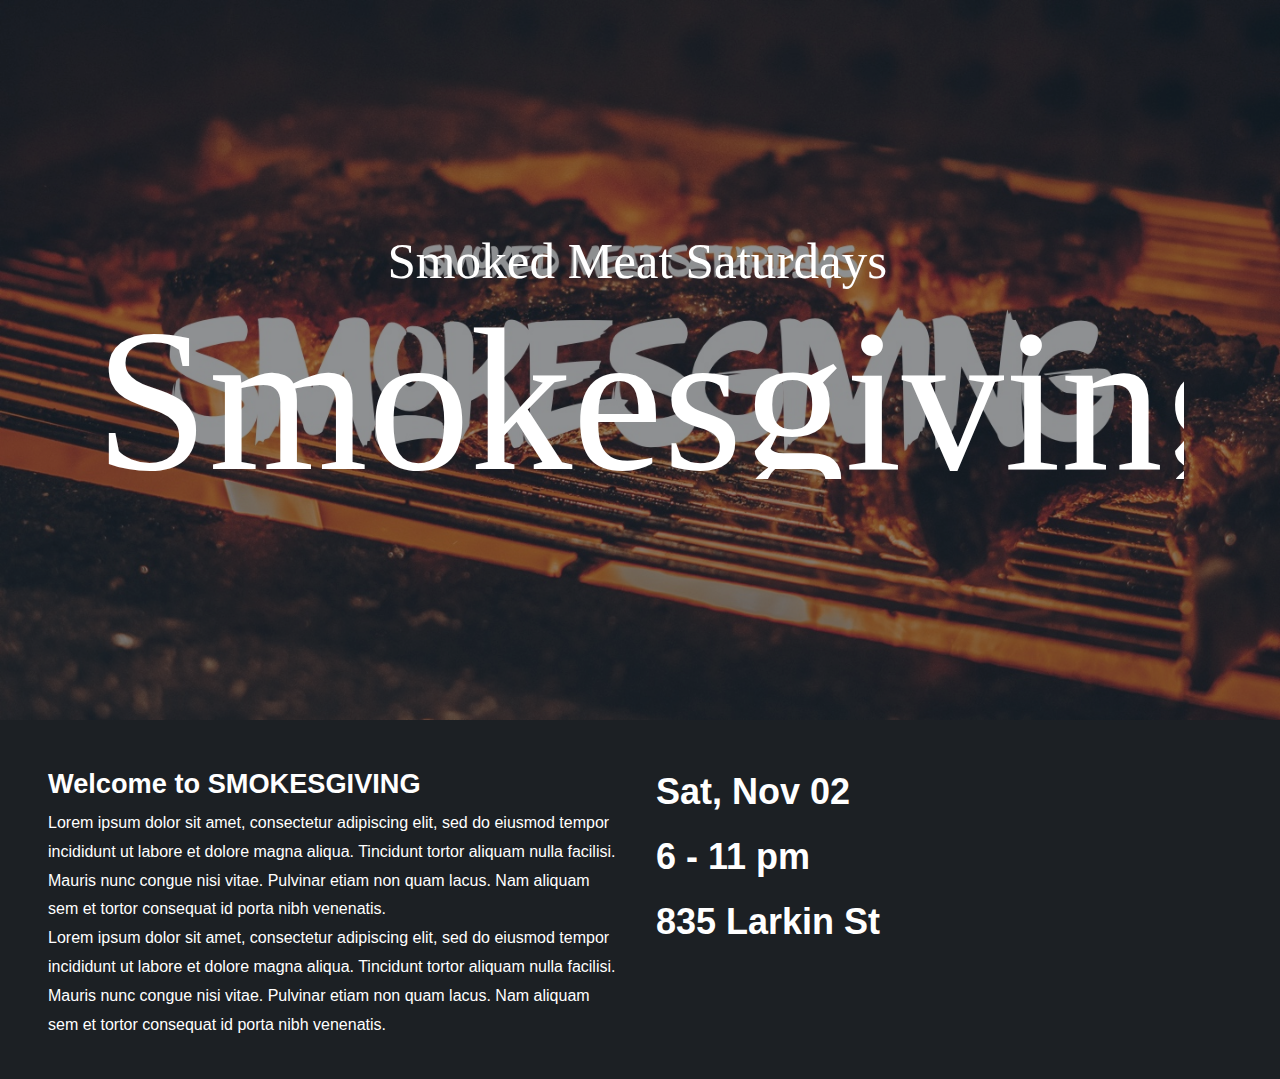
==== smokesgiving.html @ 6cc8e034 "Create smokesgiving page" ====
<!doctype html>
<html class="no-js" lang="">

<head>
  <meta charset="utf-8">
  <title>Smoked Meat Saturdays</title>
  <meta name="description" content="">
  <meta name="viewport" content="width=device-width, initial-scale=1">
  <link rel="apple-touch-icon" href="icon.png">
  <!-- Place favicon.ico in the root directory -->
  <link rel="stylesheet" href="css/main.css">
</head>

<body>
	<div class="video-container">
	  <video playsinline autoplay muted loop poster="video/smokesgiving-poster.jpg" id="bgvid">
	  <source src="video/smokesgiving.webm" type="video/webm">
	  <source src="video/smokesgiving.mp4" type="video/mp4">
		</video>
	</div>
<header class="header">
  <img class="" src="img/smokesgiving.svg">
</header>

<div class="container">
	<div class='grid'>
	  <div class='col'>
	    <p class="type-lg type-white type-bold">Welcome to SMOKESGIVING</p>
	    <p class="type-sm type-white">Lorem ipsum dolor sit amet, consectetur adipiscing elit, sed do eiusmod tempor incididunt ut labore et dolore magna aliqua. Tincidunt tortor aliquam nulla facilisi. Mauris nunc congue nisi vitae. Pulvinar etiam non quam lacus. Nam aliquam sem et tortor consequat id porta nibh venenatis.</p>
	    <p class="type-sm type-white">Lorem ipsum dolor sit amet, consectetur adipiscing elit, sed do eiusmod tempor incididunt ut labore et dolore magna aliqua. Tincidunt tortor aliquam nulla facilisi. Mauris nunc congue nisi vitae. Pulvinar etiam non quam lacus. Nam aliquam sem et tortor consequat id porta nibh venenatis.</p>
	  </div>
		  <div class='col'>
		    <p class="type-xl type-white type-bold">Sat, Nov 02</p>
		    <p class="type-xl type-white type-bold">6 - 11 pm</p>
		    <p class="type-xl type-white type-bold">835 Larkin St</p>
		  </div>
	</div>
</div>


</body>

</html>
---- css/main.css ----
/*--------------------------------------------------------------------
 * smokedmeatsaturdays.com
 *------------------------------------------------------------------*/
/*--------------------------------------------------------------------
 * Reset
 *------------------------------------------------------------------*/
a, abbr, acronym, address, applet, article, aside, audio,
b, big, blockquote, body, canvas, caption, center, cite,
code, dd, del, details, dfn, dl, dt, em, embed, fieldset,
figcaption, figure, footer, form, h1, h2, h3, h4, h5, h6,
header, hgroup, html, i, iframe, img, ins, input, kbd, label,
legend, li, mark, menu, nav, object, ol, output, p, pre,
q, ruby, s, samp, section, small, span, strike, strong, sub,
summary, sup, table, tbody, td, textarea, tfoot, th, thead, time,
tr, tt, u, ul, var, video, :before, :after, div, section {
  margin: 0;
  padding: 0;
  border: 0;
  font-size: 100%;
  font: inherit;
  vertical-align: baseline;
  box-sizing: border-box; }

img {
  width: 100%; }

/*--------------------------------------------------------------------
 * Settings - Variables
 *------------------------------------------------------------------*/
body {
  background-color: #1C2024; }

/*--------------------------------------------------------------------
 * Typography
 *------------------------------------------------------------------*/
.type-xxl, .type-xl, .type-lg, .type-md, .type-sm {
  text-rendering: optimizeLegibility;
  -webkit-font-smoothing: antialiased;
  -moz-osx-font-smoothing: grayscale;
  font-family: -apple-system, BlinkMacSystemFont, "Segoe UI", Roboto, Helvetica, Arial, sans-serif, "Apple Color Emoji", "Segoe UI Emoji", "Segoe UI Symbol";
  color: #444d56;
  line-height: 1.8; }

.type-xl {
  font-size: 2.25em; }

.type-lg {
  font-size: 1.7em; }

.type-md {
  font-size: 1.31em; }

.type-sm {
  font-size: 1em; }

.type-white {
  color: #ffffff; }

.type-bold {
  font-weight: 600; }

/*--------------------------------------------------------------------
 * Video
 *------------------------------------------------------------------*/
video {
  object-fit: cover;
  width: 100vw;
  height: 80vh;
  position: absolute;
  top: 0;
  left: 0;
  opacity: 0.5; }

.header {
  position: relative;
  height: 80vh;
  text-align: center;
  display: flex;
  align-items: center;
  justify-content: center; }
  .header img {
    width: 85%; }

.video-container {
  position: relative; }

/*--------------------------------------------------------------------
 * Grid
 *------------------------------------------------------------------*/
.grid {
  box-sizing: border-box;
  display: -webkit-flex;
  display: -ms-flexbox;
  display: -webkit-box;
  display: flex;
  -webkit-flex: 0 1 auto;
  -ms-flex: 0 1 auto;
  -webkit-box-flex: 0;
  flex: 0 1 auto;
  -webkit-flex-direction: row;
  -ms-flex-direction: row;
  -webkit-box-orient: horizontal;
  -webkit-box-direction: normal;
  flex-direction: row;
  -webkit-flex-wrap: wrap;
  -ms-flex-wrap: wrap;
  flex-wrap: wrap;
  margin: 0 -8px 0 -8px; }
  .grid.grid-nogutter {
    margin: 0; }
    .grid.grid-nogutter > .col {
      padding: 0; }

.col {
  box-sizing: border-box;
  -webkit-flex: 0 0 auto;
  -ms-flex: 0 0 auto;
  flex: 0 0 auto;
  -webkit-flex-grow: 1;
  -ms-flex-positive: 1;
  -webkit-box-flex: 1;
  flex-grow: 1;
  -ms-flex-preferred-size: 0;
  -webkit-flex-basis: 0;
  flex-basis: 0;
  max-width: 100%;
  min-width: 0;
  padding: 0 16px 0 16px; }

.container {
  padding: 40px; }

.col-align-top {
  -webkit-align-self: flex-start;
  -ms-flex-item-align: start;
  align-self: flex-start; }

.col-align-bottom {
  align-self: flex-end; }

.col-align-middle {
  -webkit-align-self: center;
  -ms-flex-item-align: center;
  align-self: center; }

.col-top {
  justify-content: flex-start !important;
  flex-direction: column;
  display: flex; }

.col-bottom {
  justify-content: flex-end !important;
  flex-direction: column;
  display: flex; }

.col-middle {
  justify-content: center;
  flex-direction: column;
  display: flex; }

.col-relative {
  position: relative; }

.grid-start {
  -webkit-box-pack: start;
  -ms-flex-pack: start;
  justify-content: flex-start; }

.grid-center {
  -webkit-box-pack: center;
  -ms-flex-pack: center;
  justify-content: center; }

.grid-end {
  -webkit-box-pack: end;
  -ms-flex-pack: end;
  justify-content: flex-end; }

.grid-around {
  justify-content: space-around; }

.grid-between {
  -webkit-box-pack: justify;
  -ms-flex-pack: justify;
  justify-content: space-between; }

.col-first {
  -webkit-box-ordinal-group: 0;
  -ms-flex-order: -1;
  order: -1; }

.col-last {
  -webkit-box-ordinal-group: 2;
  -ms-flex-order: 1;
  order: 1; }

.grid-reverse {
  -webkit-box-orient: horizontal;
  -webkit-box-direction: reverse;
  -ms-flex-direction: row-reverse;
  flex-direction: row-reverse; }

.col-fixed {
  flex: initial; }

.col-grow-2 {
  flex-grow: 2; }

.col-grow-3 {
  flex-grow: 3; }

.col-grow-4 {
  flex-grow: 4; }

.col-grow-5 {
  flex-grow: 5; }

.col-grow-6 {
  flex-grow: 6; }

.col-grow-7 {
  flex-grow: 7; }

.col-grow-8 {
  flex-grow: 8; }

.col-grow-9 {
  flex-grow: 9; }

.col-grow-10 {
  flex-grow: 10; }

.col-grow-11 {
  flex-grow: 11; }

.col-1 {
  -ms-flex-preferred-size: 8.3333333333%;
  -webkit-flex-basis: 8.3333333333%;
  flex-basis: 8.3333333333%;
  max-width: 8.3333333333%; }

.col-2 {
  -ms-flex-preferred-size: 16.6666666667%;
  -webkit-flex-basis: 16.6666666667%;
  flex-basis: 16.6666666667%;
  max-width: 16.6666666667%; }

.col-3 {
  -ms-flex-preferred-size: 25%;
  -webkit-flex-basis: 25%;
  flex-basis: 25%;
  max-width: 25%; }

.col-4 {
  -ms-flex-preferred-size: 33.3333333333%;
  -webkit-flex-basis: 33.3333333333%;
  flex-basis: 33.3333333333%;
  max-width: 33.3333333333%; }

.col-5 {
  -ms-flex-preferred-size: 41.6666666667%;
  -webkit-flex-basis: 41.6666666667%;
  flex-basis: 41.6666666667%;
  max-width: 41.6666666667%; }

.col-6 {
  -ms-flex-preferred-size: 50%;
  -webkit-flex-basis: 50%;
  flex-basis: 50%;
  max-width: 50%; }

.col-7 {
  -ms-flex-preferred-size: 58.3333333333%;
  -webkit-flex-basis: 58.3333333333%;
  flex-basis: 58.3333333333%;
  max-width: 58.3333333333%; }

.col-8 {
  -ms-flex-preferred-size: 66.6666666667%;
  -webkit-flex-basis: 66.6666666667%;
  flex-basis: 66.6666666667%;
  max-width: 66.6666666667%; }

.col-9 {
  -ms-flex-preferred-size: 75%;
  -webkit-flex-basis: 75%;
  flex-basis: 75%;
  max-width: 75%; }

.col-10 {
  -ms-flex-preferred-size: 83.3333333333%;
  -webkit-flex-basis: 83.3333333333%;
  flex-basis: 83.3333333333%;
  max-width: 83.3333333333%; }

.col-11 {
  -ms-flex-preferred-size: 91.6666666667%;
  -webkit-flex-basis: 91.6666666667%;
  flex-basis: 91.6666666667%;
  max-width: 91.6666666667%; }

.col-12 {
  -ms-flex-preferred-size: 100%;
  -webkit-flex-basis: 100%;
  flex-basis: 100%;
  max-width: 100%; }

@media only screen and (max-width: 480px) {
  .col-sm {
    flex: 100%;
    max-width: 100%; } }

@media only screen and (max-width: 680px) {
  .col-md {
    flex: 100%;
    max-width: 100%; } }

@media only screen and (max-width: 744px) {
  .col-lg {
    flex: 100%;
    max-width: 100%; } }

/*--------------------------------------------------------------------
 * Helper
 *------------------------------------------------------------------*/
.pt-sm {
  padding-top: 8px; }

.pt-md {
  padding-top: 16px; }

.pt-lg {
  padding-top: 24px; }

.pt-xl {
  padding-top: 32px; }

.pb-sm {
  padding-bottom: 8px; }

.pb-md {
  padding-bottom: 16px; }

.pb-lg {
  padding-bottom: 24px; }

.pb-xl {
  padding-bottom: 32px; }

.mt-sm {
  margin-top: 8px; }

.mt-md {
  margin-top: 16px; }

.mt-lg {
  margin-top: 24px; }

.mt-xl {
  margin-top: 32px; }

.mt-xxl {
  margin-top: 40px; }

.mt-xxxl {
  margin-top: 160px; }

@media (max-width: 680px) {
  .mt-xxxl {
    margin-top: 40px; } }

.mb-sm {
  margin-bottom: 8px; }

.mb-md {
  margin-bottom: 16px; }

.mb-lg {
  margin-bottom: 24px; }

.mb-xl {
  margin-bottom: 32px; }

.mb-xxl {
  margin-bottom: 40px; }

.ml-sm {
  margin-left: 8px; }

.ml-md {
  margin-left: 16px; }

.ml-lg {
  margin-left: 24px; }

.ml-xl, .col-ml {
  margin-left: 32px; }

.ml-xxl {
  margin-left: 40px; }

.mr-sm {
  margin-left: 8px; }

.mr-md {
  margin-left: 16px; }

.mr-lg {
  margin-left: 24px; }

.mr-xl {
  margin-left: 32px; }

.mr-xxl {
  margin-left: 40px; }
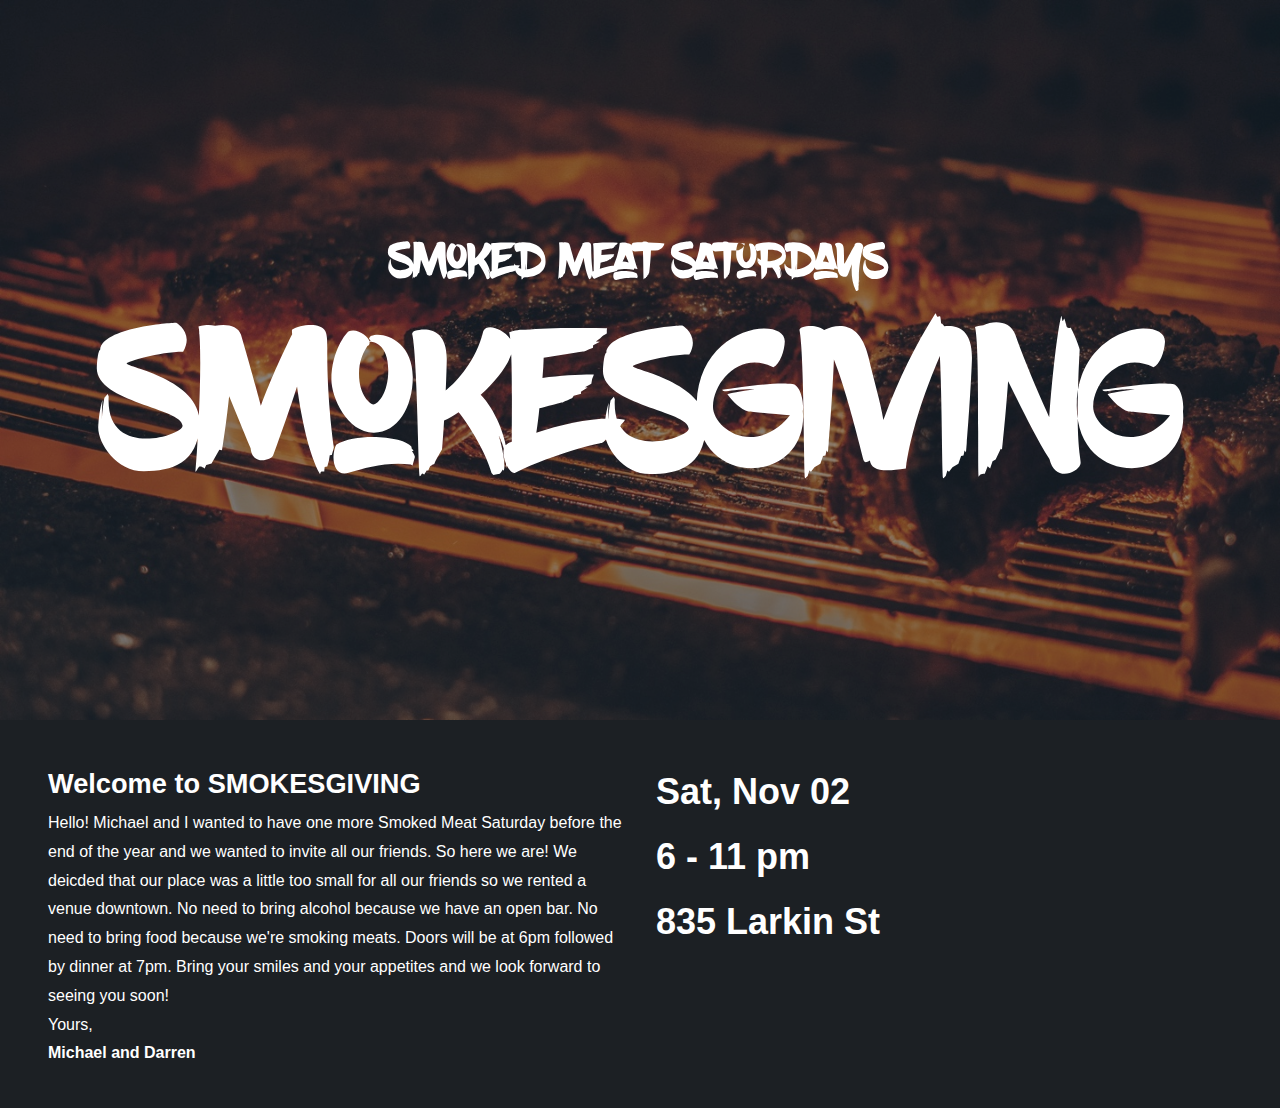
==== commit d7ca486e: "Update text and index" ====
--- a/smokesgiving.html
+++ b/smokesgiving.html
@@ -11,7 +11,7 @@
   <link rel="stylesheet" href="css/main.css">
 </head>
 
-<body>
+<body class="dark-bg">
 	<div class="video-container">
 	  <video playsinline autoplay muted loop poster="video/smokesgiving-poster.jpg" id="bgvid">
 	  <source src="video/smokesgiving.webm" type="video/webm">
@@ -26,8 +26,9 @@
 	<div class='grid'>
 	  <div class='col'>
 	    <p class="type-lg type-white type-bold">Welcome to SMOKESGIVING</p>
-	    <p class="type-sm type-white">Lorem ipsum dolor sit amet, consectetur adipiscing elit, sed do eiusmod tempor incididunt ut labore et dolore magna aliqua. Tincidunt tortor aliquam nulla facilisi. Mauris nunc congue nisi vitae. Pulvinar etiam non quam lacus. Nam aliquam sem et tortor consequat id porta nibh venenatis.</p>
-	    <p class="type-sm type-white">Lorem ipsum dolor sit amet, consectetur adipiscing elit, sed do eiusmod tempor incididunt ut labore et dolore magna aliqua. Tincidunt tortor aliquam nulla facilisi. Mauris nunc congue nisi vitae. Pulvinar etiam non quam lacus. Nam aliquam sem et tortor consequat id porta nibh venenatis.</p>
+	    <p class="type-sm type-white">Hello! Michael and I wanted to have one more Smoked Meat Saturday before the end of the year and we wanted to invite all our friends. So here we are! We deicded that our place was a little too small for all our friends so we rented a venue downtown. No need to bring alcohol because we have an open bar. No need to bring food because we're smoking meats. Doors will be at 6pm followed by dinner at 7pm. Bring your smiles and your appetites and we look forward to seeing you soon!</p>
+	    <p class="type-sm type-white">Yours,</p>
+	    <p class="type-sm type-white type-bold">Michael and Darren</p>
 	  </div>
 		  <div class='col'>
 		    <p class="type-xl type-white type-bold">Sat, Nov 02</p>
--- a/css/main.css
+++ b/css/main.css
@@ -27,7 +27,7 @@
 /*--------------------------------------------------------------------
  * Settings - Variables
  *------------------------------------------------------------------*/
-body {
+.dark-bg {
   background-color: #1C2024; }
 
 /*--------------------------------------------------------------------
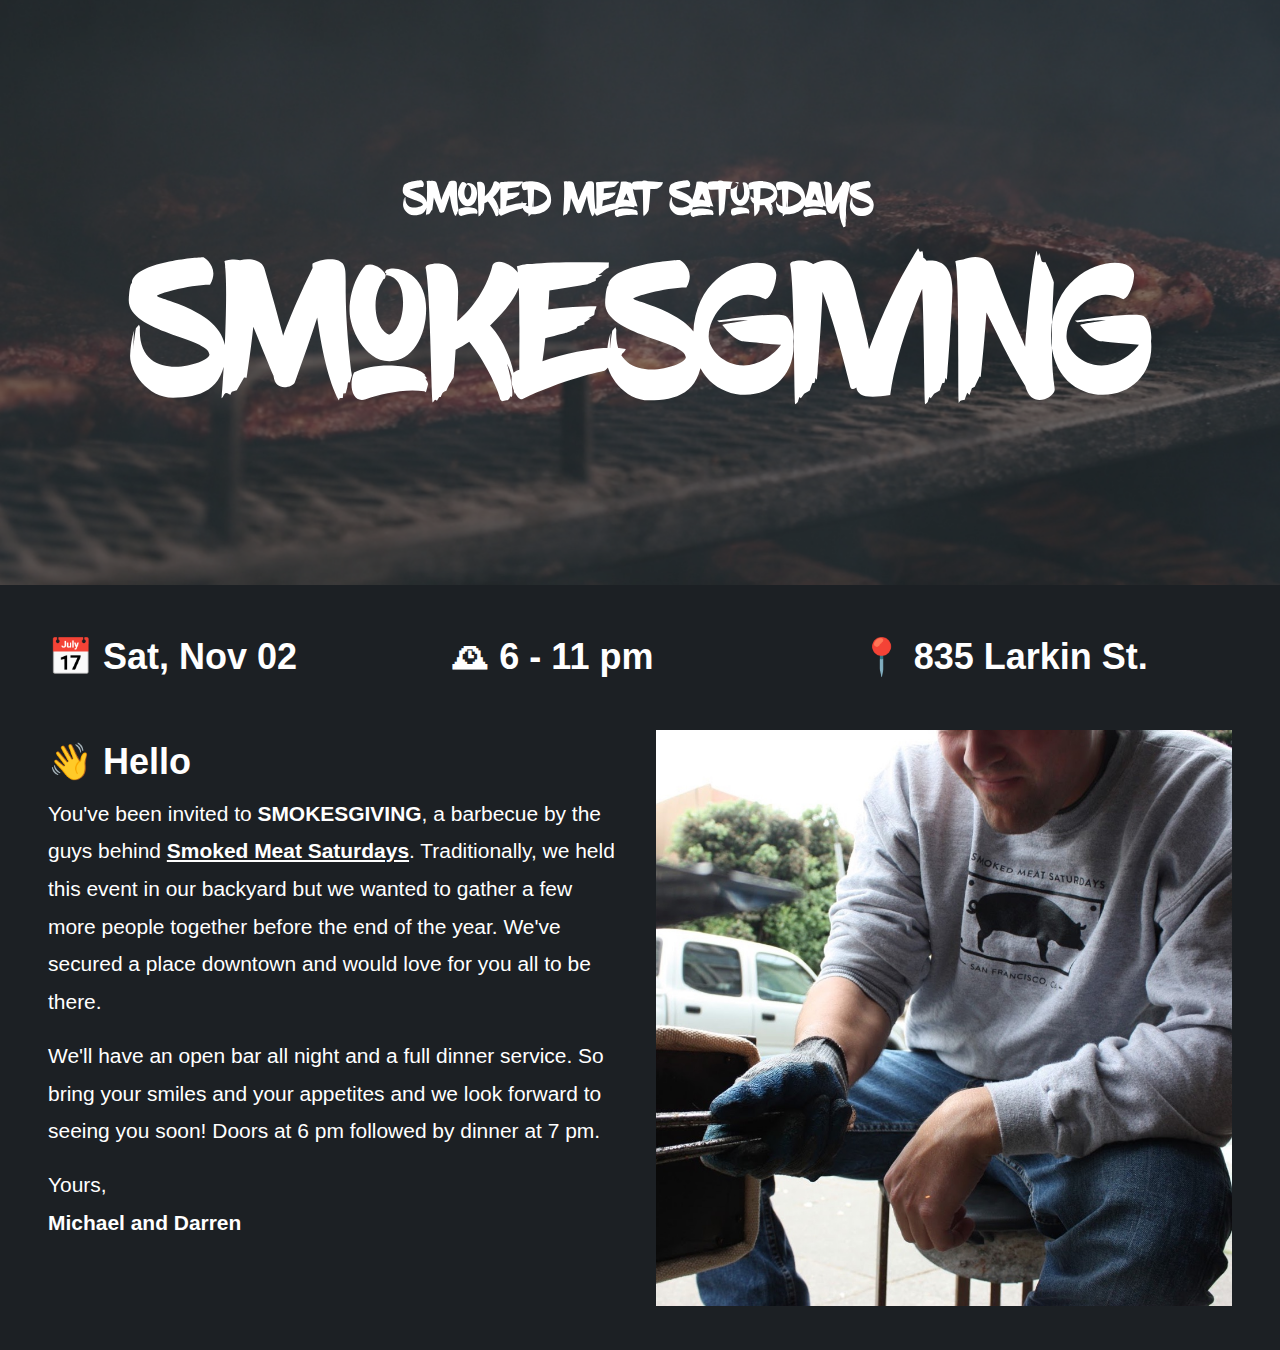
==== commit 053fbfca: "Update layout, add emojis, add images" ====
--- a/smokesgiving.html
+++ b/smokesgiving.html
@@ -13,27 +13,38 @@
 
 <body class="dark-bg">
 	<div class="video-container">
-	  <video playsinline autoplay muted loop poster="video/smokesgiving-poster.jpg" id="bgvid">
+	  <video class="smokesgiving-video" playsinline autoplay muted loop poster="video/smokesgiving-poster.jpg" id="bgvid">
 	  <source src="video/smokesgiving.webm" type="video/webm">
 	  <source src="video/smokesgiving.mp4" type="video/mp4">
 		</video>
 	</div>
 <header class="header">
-  <img class="" src="img/smokesgiving.svg">
+  <img class="smokesgiving-logo" src="img/smokesgiving.svg">
 </header>
 
 <div class="container">
 	<div class='grid'>
-	  <div class='col'>
-	    <p class="type-lg type-white type-bold">Welcome to SMOKESGIVING</p>
-	    <p class="type-sm type-white">Hello! Michael and I wanted to have one more Smoked Meat Saturday before the end of the year and we wanted to invite all our friends. So here we are! We deicded that our place was a little too small for all our friends so we rented a venue downtown. No need to bring alcohol because we have an open bar. No need to bring food because we're smoking meats. Doors will be at 6pm followed by dinner at 7pm. Bring your smiles and your appetites and we look forward to seeing you soon!</p>
-	    <p class="type-sm type-white">Yours,</p>
-	    <p class="type-sm type-white type-bold">Michael and Darren</p>
+	  <div class='col col-md'>
+	  	<p class="type-xl type-white type-bold">📅 Sat, Nov 02</p>
 	  </div>
-		  <div class='col'>
-		    <p class="type-xl type-white type-bold">Sat, Nov 02</p>
-		    <p class="type-xl type-white type-bold">6 - 11 pm</p>
-		    <p class="type-xl type-white type-bold">835 Larkin St</p>
+	  <div class='col col-md'>
+	  	<p class="type-xl type-white type-bold">🕰 6 - 11 pm</p>
+	  </div>
+	  <div class='col col-md'>
+	  	<p class="type-xl type-white type-bold">📍 835 Larkin St.</p>
+	  </div>
+	</div>
+	<div class='grid mt-xxl'>
+	  <div class='col col-md'>
+	    <p class="type-xl type-white type-bold">👋 Hello</p>
+	    <p class="type-md type-white">You've been invited to <span class="type-caps type-bold">Smokesgiving</span>, a barbecue by the guys behind <a class="type-link type-link-white" href="https://www.instagram.com/smokedmeatsaturdays/">Smoked Meat Saturdays</a>. Traditionally, we held this event in our backyard but we wanted to gather a few more people together before the end of the year. We've secured a place downtown and would love for you all to be there.</p>
+
+	    <p class="type-md type-white mt-md">We'll have an open bar all night and a full dinner service. So bring your smiles and your appetites and we look forward to seeing you soon! Doors at 6 pm followed by dinner at 7 pm.</p>
+	    <p class="type-md type-white mt-md">Yours,</p>
+	    <p class="type-md type-white type-bold">Michael and Darren</p>
+	  </div>
+		  <div class='col col-md'>
+		    <img src="img/smokesgiving-mike.jpg">
 		  </div>
 	</div>
 </div>
--- a/css/main.css
+++ b/css/main.css
@@ -59,27 +59,48 @@
 .type-bold {
   font-weight: 600; }
 
+.type-center {
+  text-align: center; }
+
+.type-caps {
+  text-transform: uppercase; }
+
+.type-link {
+  text-decoration: underline;
+  font-weight: bold; }
+
+.type-link-white {
+  color: white; }
+
 /*--------------------------------------------------------------------
  * Video
  *------------------------------------------------------------------*/
-video {
+.smokesgiving-video {
   object-fit: cover;
   width: 100vw;
-  height: 80vh;
+  height: 65vh;
   position: absolute;
   top: 0;
   left: 0;
   opacity: 0.5; }
 
+@media (max-width: 680px) {
+  .smokesgiving-video {
+    height: 50vh; } }
+
 .header {
   position: relative;
-  height: 80vh;
+  height: 65vh;
   text-align: center;
   display: flex;
   align-items: center;
   justify-content: center; }
-  .header img {
-    width: 85%; }
+
+@media (max-width: 680px) {
+  .header {
+    height: 50vh; } }
+  .header .smokesgiving-logo {
+    width: 80vw; }
 
 .video-container {
   position: relative; }
@@ -130,6 +151,10 @@
 .container {
   padding: 40px; }
 
+@media (max-width: 680px) {
+  .container {
+    padding: 16px; } }
+
 .col-align-top {
   -webkit-align-self: flex-start;
   -ms-flex-item-align: start;
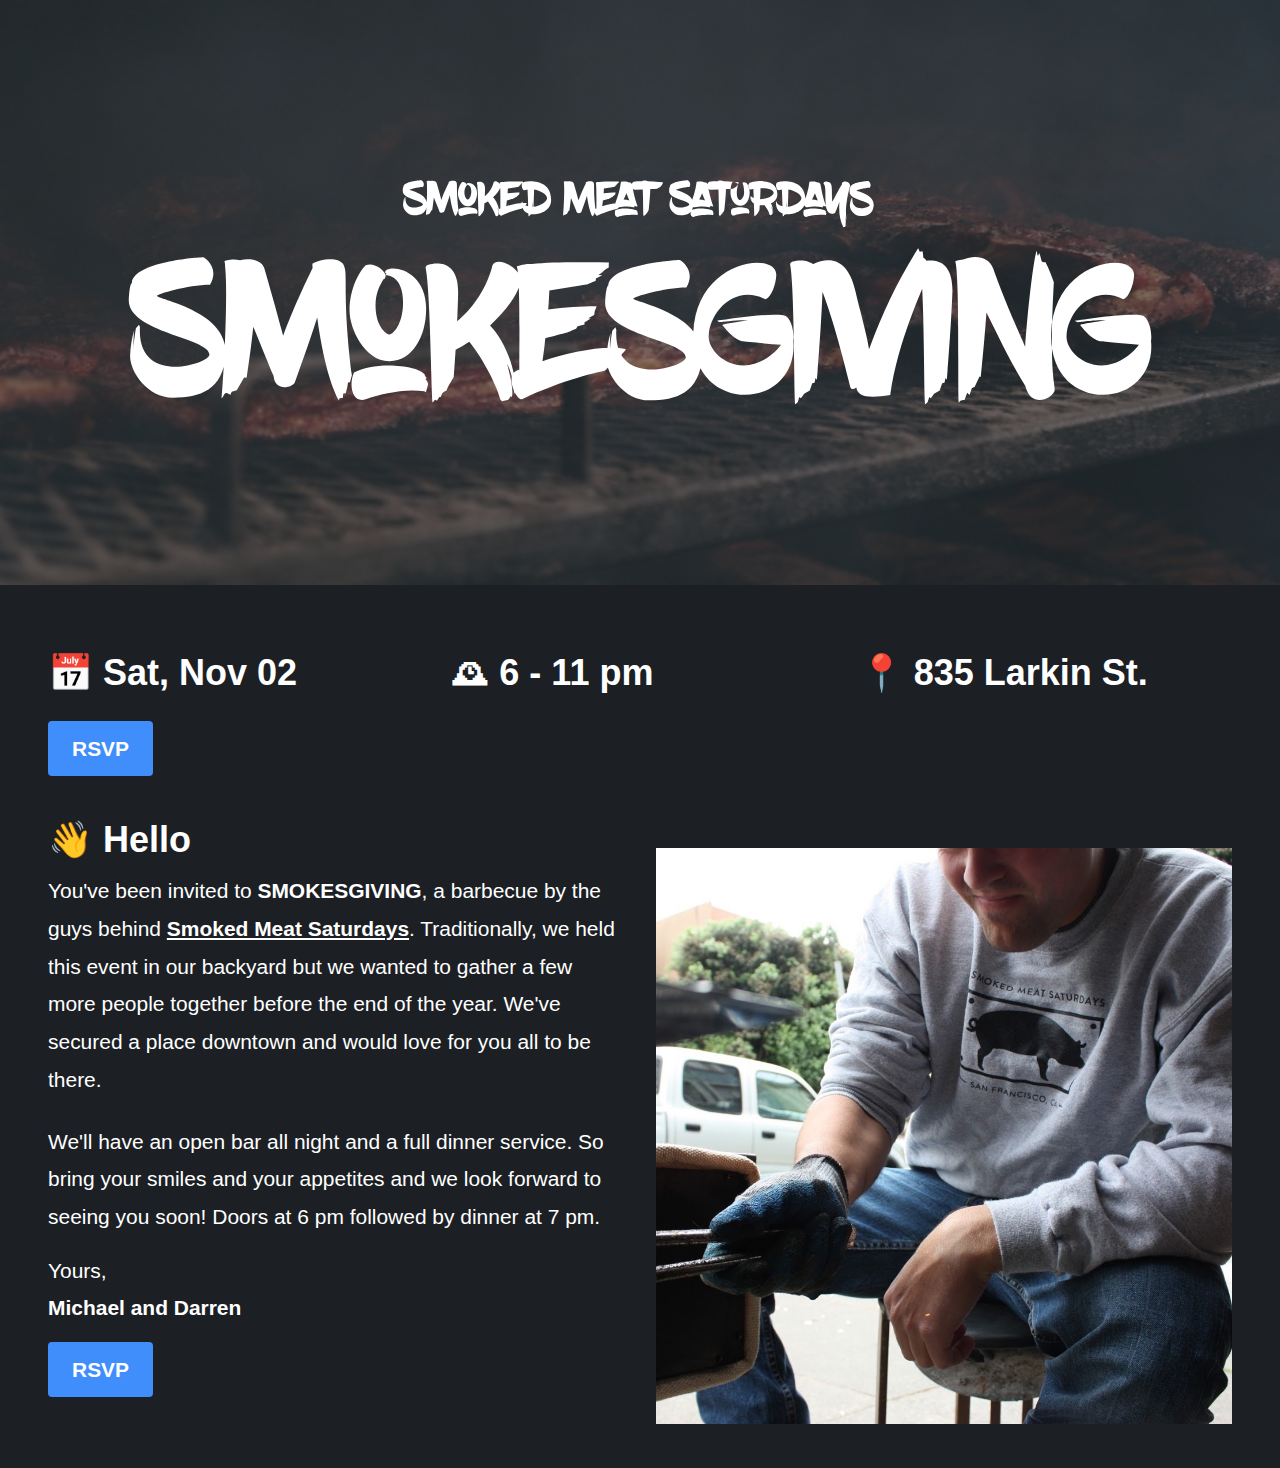
==== commit 6df6c75a: "Add RSVP link to smokesgiving" ====
--- a/smokesgiving.html
+++ b/smokesgiving.html
@@ -9,6 +9,17 @@
   <link rel="apple-touch-icon" href="icon.png">
   <!-- Place favicon.ico in the root directory -->
   <link rel="stylesheet" href="css/main.css">
+
+  <!-- Twitter Card -->
+    <meta name="twitter:card" content="summary" />
+    <meta name="twitter:description" content="Smokesgivng, a barbecue by Smoked Meat Saturdays" />
+    <meta name="twitter:image" content="http://smokedmeatsaturdays.com/img/smokesgiving-social.jpg" />
+
+    <!-- Open Graph protocol  -->
+    <meta property="og:title" content="Smokesgivng">
+    <meta property="og:type" content="website">
+    <meta property="og:image" content="http://smokedmeatsaturdays.com/img/smokesgiving-social.jpg">
+    <meta property="og:description" content="A barbecue by Smoked Meat Saturdays">
 </head>
 
 <body class="dark-bg">
@@ -24,13 +35,14 @@
 
 <div class="container">
 	<div class='grid'>
-	  <div class='col col-md'>
-	  	<p class="type-xl type-white type-bold">📅 Sat, Nov 02</p>
+	  <div class='col col-md mt-md'>
+	  	<p class="type-xl type-white type-bold mb-lg">📅 Sat, Nov 02</p>
+	  	<a class="button type-md type-bold" href="https://forms.gle/53BeGSh1aTtiXFtD9" target="_blank">RSVP</a>
 	  </div>
-	  <div class='col col-md'>
+	  <div class='col col-md mt-md'>
 	  	<p class="type-xl type-white type-bold">🕰 6 - 11 pm</p>
 	  </div>
-	  <div class='col col-md'>
+	  <div class='col col-md mt-md'>
 	  	<p class="type-xl type-white type-bold">📍 835 Larkin St.</p>
 	  </div>
 	</div>
@@ -39,11 +51,13 @@
 	    <p class="type-xl type-white type-bold">👋 Hello</p>
 	    <p class="type-md type-white">You've been invited to <span class="type-caps type-bold">Smokesgiving</span>, a barbecue by the guys behind <a class="type-link type-link-white" href="https://www.instagram.com/smokedmeatsaturdays/">Smoked Meat Saturdays</a>. Traditionally, we held this event in our backyard but we wanted to gather a few more people together before the end of the year. We've secured a place downtown and would love for you all to be there.</p>
 
-	    <p class="type-md type-white mt-md">We'll have an open bar all night and a full dinner service. So bring your smiles and your appetites and we look forward to seeing you soon! Doors at 6 pm followed by dinner at 7 pm.</p>
+	    <p class="type-md type-white mt-lg">We'll have an open bar all night and a full dinner service. So bring your smiles and your appetites and we look forward to seeing you soon! Doors at 6 pm followed by dinner at 7 pm.</p>
 	    <p class="type-md type-white mt-md">Yours,</p>
-	    <p class="type-md type-white type-bold">Michael and Darren</p>
+	    <p class="type-md type-white type-bold mb-lg">Michael and Darren</p>
+
+	    <a class="button type-md type-bold" href="https://forms.gle/53BeGSh1aTtiXFtD9" target="_blank">RSVP</a>
 	  </div>
-		  <div class='col col-md'>
+		  <div class='col col-md mt-xxl'>
 		    <img src="img/smokesgiving-mike.jpg">
 		  </div>
 	</div>
--- a/css/main.css
+++ b/css/main.css
@@ -71,6 +71,18 @@
 
 .type-link-white {
   color: white; }
+  .type-link-white:active {
+    color: white; }
+  .type-link-white:visited {
+    color: white; }
+
+.button {
+  padding: 16px 24px;
+  color: white;
+  font-family: -apple-system, BlinkMacSystemFont, "Segoe UI", Roboto, Helvetica, Arial, sans-serif, "Apple Color Emoji", "Segoe UI Emoji", "Segoe UI Symbol";
+  background-color: #3F8EFC;
+  border-radius: 4px;
+  text-decoration: none; }
 
 /*--------------------------------------------------------------------
  * Video
@@ -83,10 +95,9 @@
   top: 0;
   left: 0;
   opacity: 0.5; }
-
-@media (max-width: 680px) {
-  .smokesgiving-video {
-    height: 50vh; } }
+  @media (max-width: 680px) {
+    .smokesgiving-video {
+      height: 50vh; } }
 
 .header {
   position: relative;
@@ -95,10 +106,9 @@
   display: flex;
   align-items: center;
   justify-content: center; }
-
-@media (max-width: 680px) {
-  .header {
-    height: 50vh; } }
+  @media (max-width: 680px) {
+    .header {
+      height: 50vh; } }
   .header .smokesgiving-logo {
     width: 80vw; }
 
@@ -150,10 +160,9 @@
 
 .container {
   padding: 40px; }
-
-@media (max-width: 680px) {
-  .container {
-    padding: 16px; } }
+  @media (max-width: 680px) {
+    .container {
+      padding: 16px; } }
 
 .col-align-top {
   -webkit-align-self: flex-start;
@@ -389,10 +398,9 @@
 
 .mt-xxxl {
   margin-top: 160px; }
-
-@media (max-width: 680px) {
-  .mt-xxxl {
-    margin-top: 40px; } }
+  @media (max-width: 680px) {
+    .mt-xxxl {
+      margin-top: 40px; } }
 
 .mb-sm {
   margin-bottom: 8px; }
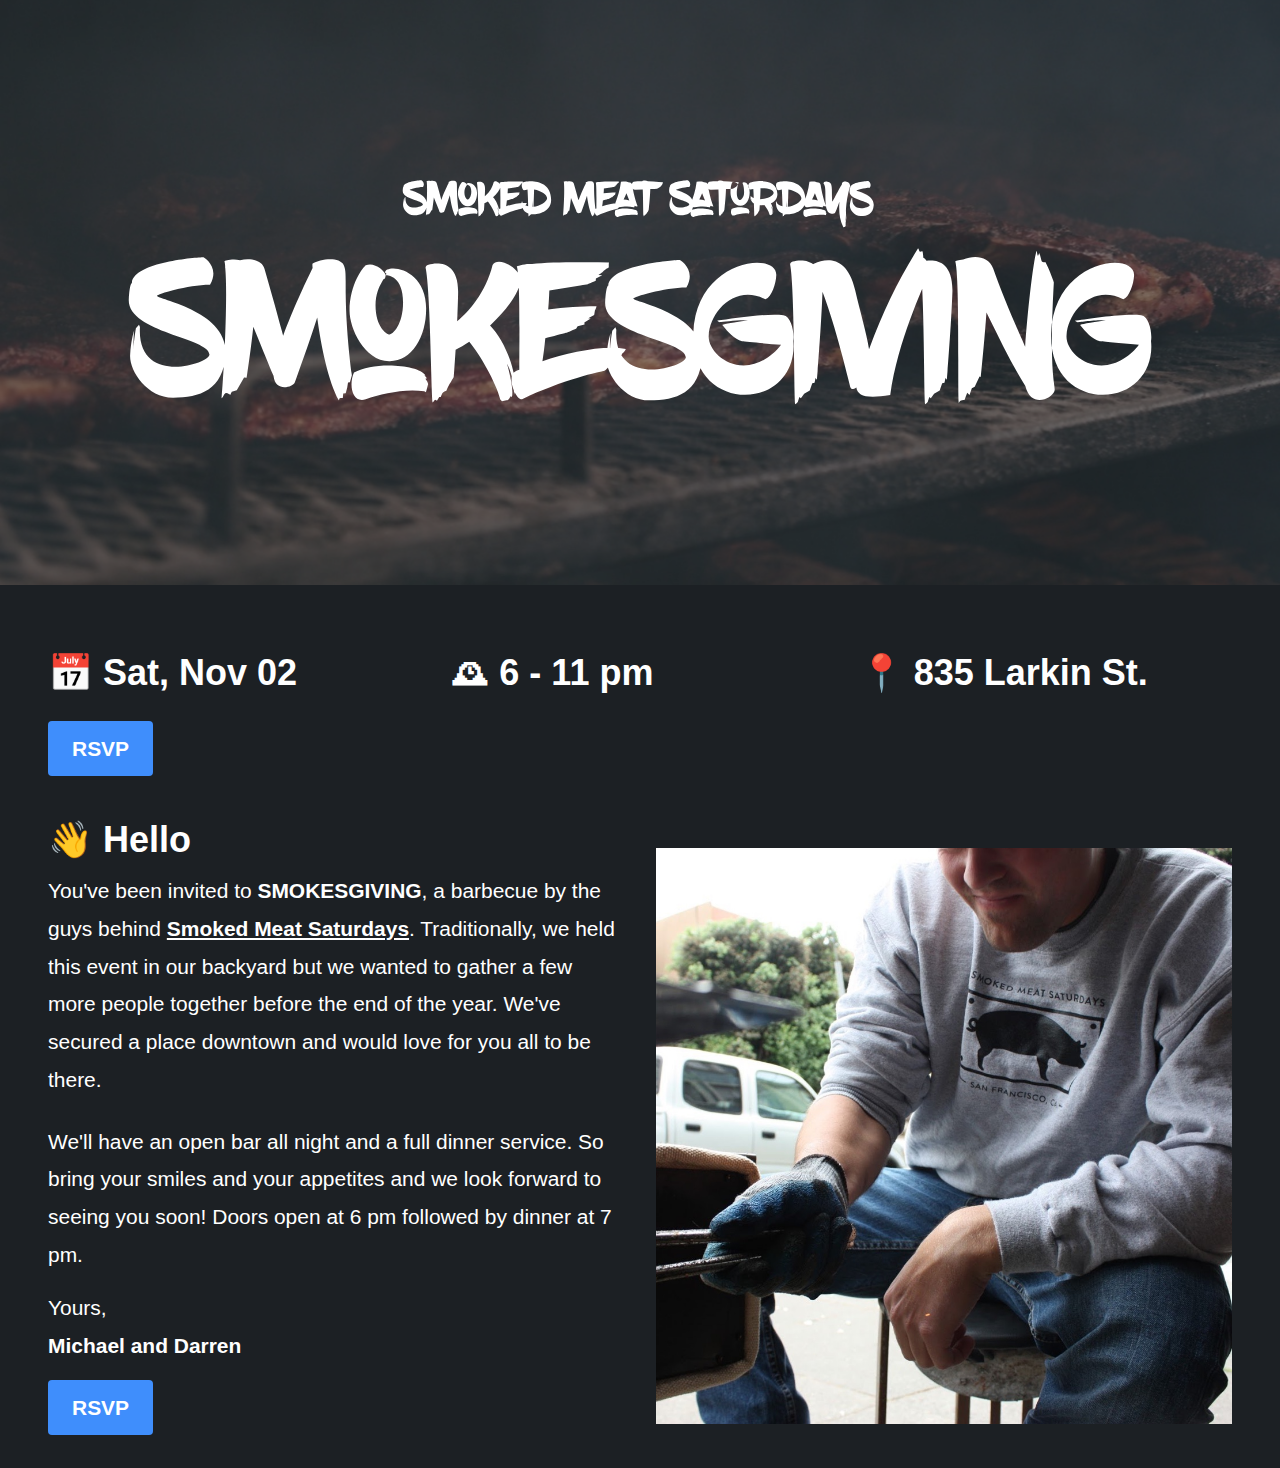
==== commit 7e2c81e3: "Update from copywriter Mike" ====
--- a/smokesgiving.html
+++ b/smokesgiving.html
@@ -51,7 +51,7 @@
 	    <p class="type-xl type-white type-bold">👋 Hello</p>
 	    <p class="type-md type-white">You've been invited to <span class="type-caps type-bold">Smokesgiving</span>, a barbecue by the guys behind <a class="type-link type-link-white" href="https://www.instagram.com/smokedmeatsaturdays/">Smoked Meat Saturdays</a>. Traditionally, we held this event in our backyard but we wanted to gather a few more people together before the end of the year. We've secured a place downtown and would love for you all to be there.</p>
 
-	    <p class="type-md type-white mt-lg">We'll have an open bar all night and a full dinner service. So bring your smiles and your appetites and we look forward to seeing you soon! Doors at 6 pm followed by dinner at 7 pm.</p>
+	    <p class="type-md type-white mt-lg">We'll have an open bar all night and a full dinner service. So bring your smiles and your appetites and we look forward to seeing you soon! Doors open at 6 pm followed by dinner at 7 pm.</p>
 	    <p class="type-md type-white mt-md">Yours,</p>
 	    <p class="type-md type-white type-bold mb-lg">Michael and Darren</p>
 
